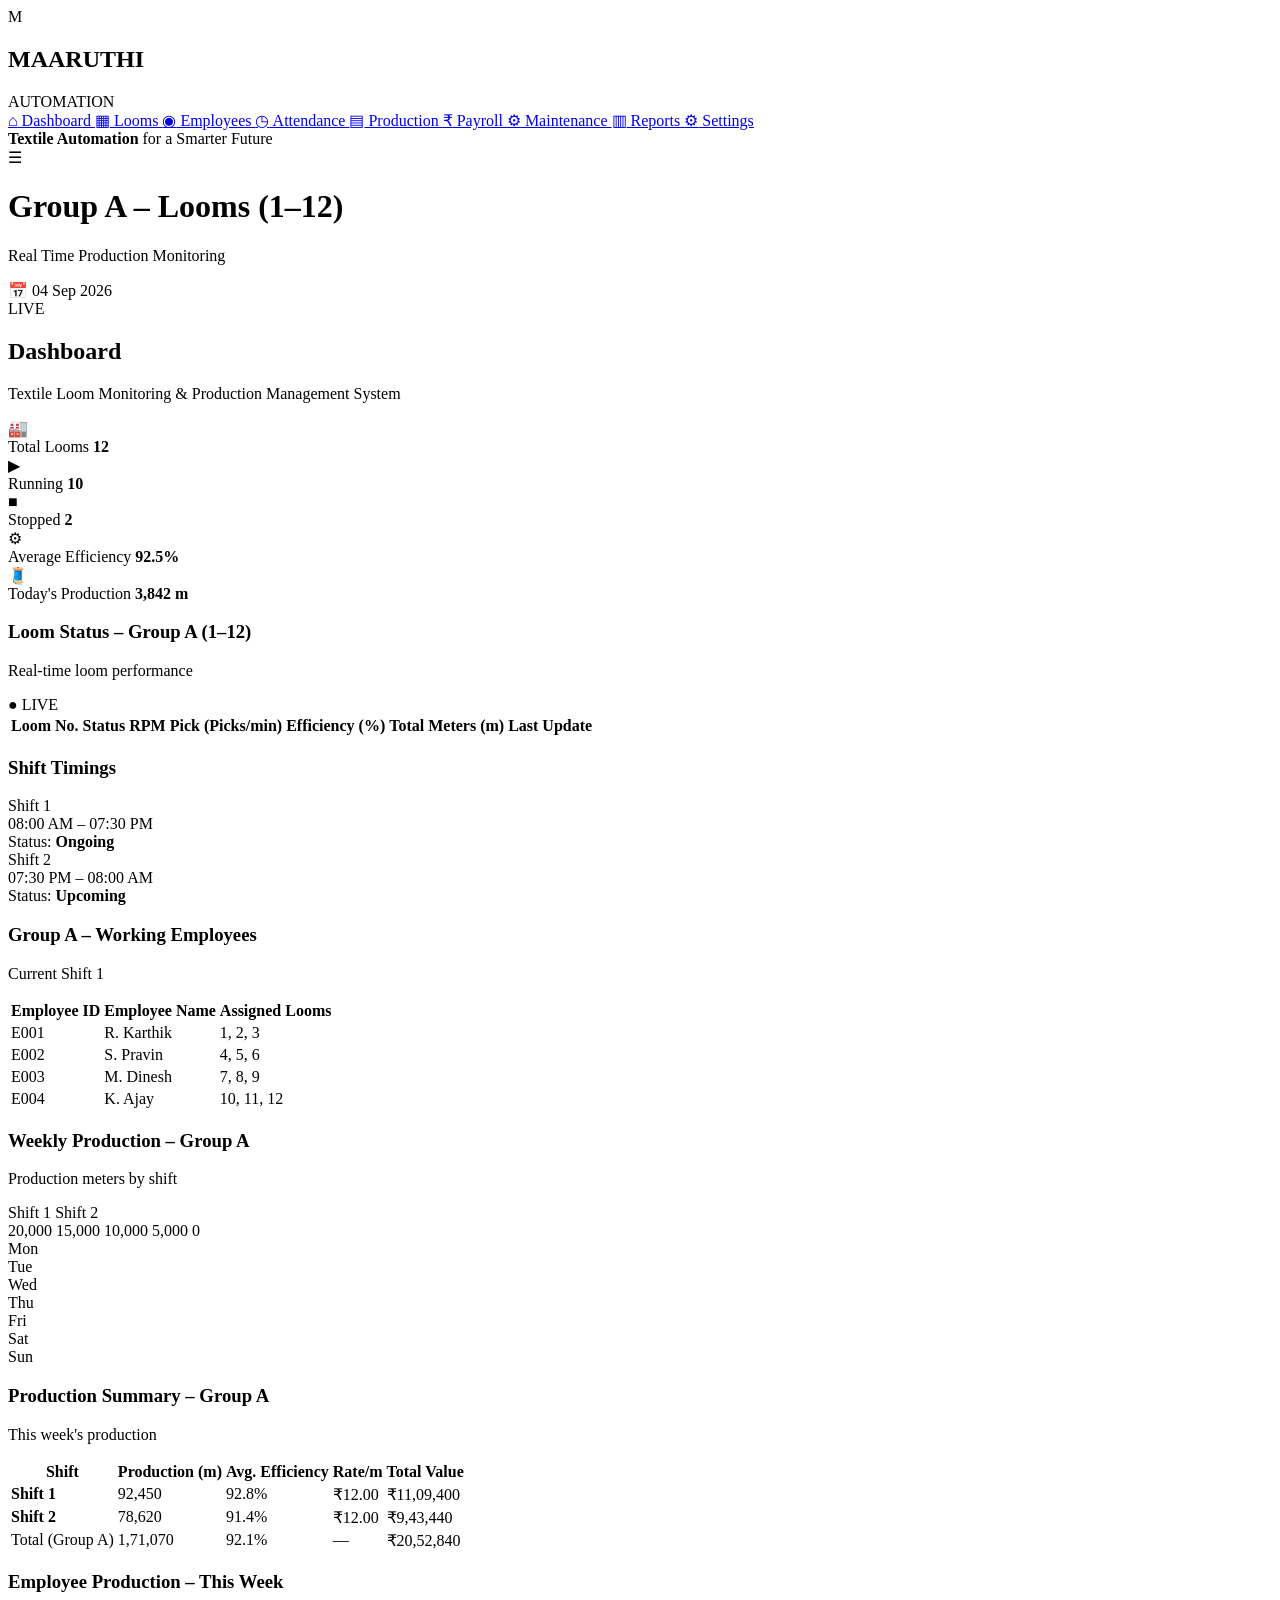
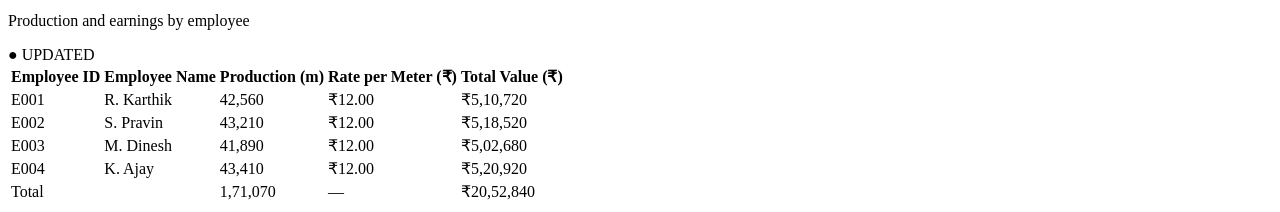
==== index.html @ 5ab5cc08 "Add files via upload" ====
<!DOCTYPE html>
<html lang="en">

<head>

    <meta charset="UTF-8">

    <meta name="viewport" content="width=device-width, initial-scale=1.0">

    <title>Maaruthi Automation</title>

    <link rel="stylesheet" href="css/style.css">

</head>


<body>


    <!-- =====================================================
         SIDEBAR
         ===================================================== -->

    <aside class="sidebar">

        <div class="brand">

            <div class="brand-icon">
                M
            </div>

            <div>

                <h2>MAARUTHI</h2>

                <span>AUTOMATION</span>

            </div>

        </div>


        <nav class="navigation">


            <!-- Dashboard -->

            <a href="index.html" class="nav-link active">

                <span class="nav-icon">⌂</span>

                Dashboard

            </a>


            <!-- Looms -->

            <a href="looms.html" class="nav-link">

                <span class="nav-icon">▦</span>

                Looms

            </a>


            <!-- Employees -->

            <a href="employees.html" class="nav-link">

                <span class="nav-icon">◉</span>

                Employees

            </a>


            <!-- Attendance -->

            <a href="attendance.html" class="nav-link">

                <span class="nav-icon">◷</span>

                Attendance

            </a>


            <!-- Production -->

            <a href="production.html" class="nav-link">

                <span class="nav-icon">▤</span>

                Production

            </a>


            <!-- Payroll -->

            <a href="payroll.html" class="nav-link">

                <span class="nav-icon">₹</span>

                Payroll

            </a>


            <!-- Maintenance -->

            <a href="maintenance.html" class="nav-link">

                <span class="nav-icon">⚙</span>

                Maintenance

            </a>


            <!-- Reports -->

            <a href="reports.html" class="nav-link">

                <span class="nav-icon">▥</span>

                Reports

            </a>


            <!-- Settings -->

            <a href="settings.html" class="nav-link">

                <span class="nav-icon">⚙</span>

                Settings

            </a>


        </nav>


        <div class="sidebar-footer">

            <strong>
                Textile Automation
            </strong>

            <span>
                for a Smarter Future
            </span>

        </div>

    </aside>



    <!-- =====================================================
         MAIN CONTENT
         ===================================================== -->

    <main class="main-content">


        <!-- =================================================
             TOP HEADER
             ================================================= -->

        <header class="top-header">


            <div class="page-title">

                <div class="menu-icon">
                    ☰
                </div>


                <div>

                    <h1>
                        Group A – Looms (1–12)
                    </h1>

                    <p>
                        Real Time Production Monitoring
                    </p>

                </div>

            </div>



            <div class="header-right">


                <div class="date">

                    📅

                    <span>
                        04 Sep 2026
                    </span>

                </div>


                <div class="live-status">

                    <span class="live-dot"></span>

                    LIVE

                </div>


            </div>

        </header>



        <!-- =================================================
             DASHBOARD CONTENT
             ================================================= -->

        <section class="dashboard-content">


            <!-- =================================================
                 DASHBOARD HEADING
                 ================================================= -->

            <div class="dashboard-heading">

                <h2>
                    Dashboard
                </h2>

                <p>
                    Textile Loom Monitoring & Production Management System
                </p>

            </div>



            <!-- =================================================
                 KPI CARDS
                 ================================================= -->

            <div class="kpi-grid">


                <!-- Total Looms -->

                <div class="kpi-card">

                    <div class="kpi-icon orange">
                        🏭
                    </div>


                    <div class="kpi-info">

                        <span class="kpi-label">
                            Total Looms
                        </span>

                        <strong>
                            12
                        </strong>

                    </div>

                </div>



                <!-- Running -->

                <div class="kpi-card">

                    <div class="kpi-icon green">
                        ▶
                    </div>


                    <div class="kpi-info">

                        <span class="kpi-label">
                            Running
                        </span>

                        <strong>
                            10
                        </strong>

                    </div>

                </div>



                <!-- Stopped -->

                <div class="kpi-card">

                    <div class="kpi-icon red">
                        ■
                    </div>


                    <div class="kpi-info">

                        <span class="kpi-label">
                            Stopped
                        </span>

                        <strong>
                            2
                        </strong>

                    </div>

                </div>



                <!-- Average Efficiency -->

                <div class="kpi-card">

                    <div class="kpi-icon purple">
                        ⚙
                    </div>


                    <div class="kpi-info">

                        <span class="kpi-label">
                            Average Efficiency
                        </span>

                        <strong>
                            92.5%
                        </strong>

                    </div>

                </div>



                <!-- Today's Production -->

                <div class="kpi-card">

                    <div class="kpi-icon production">
                        🧵
                    </div>


                    <div class="kpi-info">

                        <span class="kpi-label">
                            Today's Production
                        </span>

                        <strong>
                            3,842 m
                        </strong>

                    </div>

                </div>


            </div>



            <!-- =================================================
                 MAIN DASHBOARD GRID
                 ================================================= -->

            <div class="dashboard-main-grid">


                <!-- =================================================
                     LOOM STATUS
                     ================================================= -->

                <div class="dashboard-panel loom-panel">


                    <div class="panel-header">


                        <div>

                            <h3>
                                Loom Status – Group A (1–12)
                            </h3>

                            <p>
                                Real-time loom performance
                            </p>

                        </div>


                        <span class="panel-live">
                            ● LIVE
                        </span>


                    </div>



                    <div class="table-container">


                        <table class="loom-table">


                            <thead>

                                <tr>

                                    <th>
                                        Loom No.
                                    </th>

                                    <th>
                                        Status
                                    </th>

                                    <th>
                                        RPM
                                    </th>

                                    <th>
                                        Pick (Picks/min)
                                    </th>

                                    <th>
                                        Efficiency (%)
                                    </th>

                                    <th>
                                        Total Meters (m)
                                    </th>

                                    <th>
                                        Last Update
                                    </th>

                                </tr>

                            </thead>


                            <tbody>

                                <!--
                                    JavaScript creates
                                    live loom rows here.
                                -->

                            </tbody>


                        </table>


                    </div>


                </div>



                <!-- =================================================
                     RIGHT DASHBOARD COLUMN
                     ================================================= -->

                <div class="right-dashboard-column">


                    <!-- =================================================
                         SHIFT TIMINGS
                         ================================================= -->

                    <div class="dashboard-panel shift-panel">


                        <div class="panel-header">

                            <h3>
                                Shift Timings
                            </h3>

                        </div>


                        <div class="shift-content">


                            <!-- Shift 1 -->

                            <div class="shift-card shift-one">


                                <div class="shift-title">
                                    Shift 1
                                </div>


                                <div class="shift-time">
                                    08:00 AM – 07:30 PM
                                </div>


                                <div class="shift-status">

                                    <span class="shift-dot green-dot"></span>

                                    Status:

                                    <strong>
                                        Ongoing
                                    </strong>

                                </div>


                            </div>



                            <!-- Shift 2 -->

                            <div class="shift-card shift-two">


                                <div class="shift-title">
                                    Shift 2
                                </div>


                                <div class="shift-time">
                                    07:30 PM – 08:00 AM
                                </div>


                                <div class="shift-status">

                                    <span class="shift-dot grey-dot"></span>

                                    Status:

                                    <strong>
                                        Upcoming
                                    </strong>

                                </div>


                            </div>


                        </div>


                    </div>



                    <!-- =================================================
                         WORKING EMPLOYEES
                         ================================================= -->

                    <div class="dashboard-panel employees-panel">


                        <div class="panel-header">


                            <div>

                                <h3>
                                    Group A – Working Employees
                                </h3>

                                <p>
                                    Current Shift 1
                                </p>

                            </div>


                        </div>



                        <div class="employee-table-container">


                            <table class="employee-table">


                                <thead>

                                    <tr>

                                        <th>
                                            Employee ID
                                        </th>

                                        <th>
                                            Employee Name
                                        </th>

                                        <th>
                                            Assigned Looms
                                        </th>

                                    </tr>

                                </thead>


                                <tbody>


                                    <tr>

                                        <td>
                                            E001
                                        </td>

                                        <td>
                                            R. Karthik
                                        </td>

                                        <td>
                                            1, 2, 3
                                        </td>

                                    </tr>


                                    <tr>

                                        <td>
                                            E002
                                        </td>

                                        <td>
                                            S. Pravin
                                        </td>

                                        <td>
                                            4, 5, 6
                                        </td>

                                    </tr>


                                    <tr>

                                        <td>
                                            E003
                                        </td>

                                        <td>
                                            M. Dinesh
                                        </td>

                                        <td>
                                            7, 8, 9
                                        </td>

                                    </tr>


                                    <tr>

                                        <td>
                                            E004
                                        </td>

                                        <td>
                                            K. Ajay
                                        </td>

                                        <td>
                                            10, 11, 12
                                        </td>

                                    </tr>


                                </tbody>


                            </table>


                        </div>


                    </div>


                </div>


            </div>



            <!-- =================================================
                 WEEKLY PRODUCTION
                 ================================================= -->

            <div class="bottom-grid">


                <!-- Weekly Production -->

                <div class="dashboard-panel weekly-panel">


                    <div class="panel-header">


                        <div>

                            <h3>
                                Weekly Production – Group A
                            </h3>

                            <p>
                                Production meters by shift
                            </p>

                        </div>


                        <div class="chart-legend">


                            <span>

                                <i class="legend-box shift1"></i>

                                Shift 1

                            </span>


                            <span>

                                <i class="legend-box shift2"></i>

                                Shift 2

                            </span>


                        </div>


                    </div>



                    <div class="chart-area">


                        <div class="y-axis">


                            <span>
                                20,000
                            </span>


                            <span>
                                15,000
                            </span>


                            <span>
                                10,000
                            </span>


                            <span>
                                5,000
                            </span>


                            <span>
                                0
                            </span>


                        </div>



                        <div class="bar-chart">


                            <div class="grid-lines">

                                <span></span>
                                <span></span>
                                <span></span>
                                <span></span>
                                <span></span>

                            </div>



                            <!-- Monday -->

                            <div class="bar-group">

                                <div class="bars">

                                    <div
                                        class="bar shift1"
                                        style="height:58%;">
                                    </div>

                                    <div
                                        class="bar shift2"
                                        style="height:49%;">
                                    </div>

                                </div>

                                <span>
                                    Mon
                                </span>

                            </div>



                            <!-- Tuesday -->

                            <div class="bar-group">

                                <div class="bars">

                                    <div
                                        class="bar shift1"
                                        style="height:70%;">
                                    </div>

                                    <div
                                        class="bar shift2"
                                        style="height:56%;">
                                    </div>

                                </div>

                                <span>
                                    Tue
                                </span>

                            </div>



                            <!-- Wednesday -->

                            <div class="bar-group">

                                <div class="bars">

                                    <div
                                        class="bar shift1"
                                        style="height:75%;">
                                    </div>

                                    <div
                                        class="bar shift2"
                                        style="height:61%;">
                                    </div>

                                </div>

                                <span>
                                    Wed
                                </span>

                            </div>



                            <!-- Thursday -->

                            <div class="bar-group">

                                <div class="bars">

                                    <div
                                        class="bar shift1"
                                        style="height:65%;">
                                    </div>

                                    <div
                                        class="bar shift2"
                                        style="height:56%;">
                                    </div>

                                </div>

                                <span>
                                    Thu
                                </span>

                            </div>



                            <!-- Friday -->

                            <div class="bar-group">

                                <div class="bars">

                                    <div
                                        class="bar shift1"
                                        style="height:80%;">
                                    </div>

                                    <div
                                        class="bar shift2"
                                        style="height:65%;">
                                    </div>

                                </div>

                                <span>
                                    Fri
                                </span>

                            </div>



                            <!-- Saturday -->

                            <div class="bar-group">

                                <div class="bars">

                                    <div
                                        class="bar shift1"
                                        style="height:70%;">
                                    </div>

                                    <div
                                        class="bar shift2"
                                        style="height:59%;">
                                    </div>

                                </div>

                                <span>
                                    Sat
                                </span>

                            </div>



                            <!-- Sunday -->

                            <div class="bar-group">

                                <div class="bars">

                                    <div
                                        class="bar shift1"
                                        style="height:63%;">
                                    </div>

                                    <div
                                        class="bar shift2"
                                        style="height:54%;">
                                    </div>

                                </div>

                                <span>
                                    Sun
                                </span>

                            </div>


                        </div>


                    </div>


                </div>



                <!-- =================================================
                     PRODUCTION SUMMARY
                     ================================================= -->

                <div class="dashboard-panel summary-panel">


                    <div class="panel-header">


                        <div>

                            <h3>
                                Production Summary – Group A
                            </h3>

                            <p>
                                This week's production
                            </p>

                        </div>


                    </div>



                    <div class="summary-table-container">


                        <table class="summary-table">


                            <thead>

                                <tr>

                                    <th>
                                        Shift
                                    </th>

                                    <th>
                                        Production (m)
                                    </th>

                                    <th>
                                        Avg. Efficiency
                                    </th>

                                    <th>
                                        Rate/m
                                    </th>

                                    <th>
                                        Total Value
                                    </th>

                                </tr>

                            </thead>


                            <tbody>


                                <!-- Shift 1 -->

                                <tr>

                                    <td>

                                        <strong>
                                            Shift 1
                                        </strong>

                                    </td>

                                    <td>
                                        92,450
                                    </td>

                                    <td>
                                        92.8%
                                    </td>

                                    <td>
                                        ₹12.00
                                    </td>

                                    <td>
                                        ₹11,09,400
                                    </td>

                                </tr>



                                <!-- Shift 2 -->

                                <tr>

                                    <td>

                                        <strong>
                                            Shift 2
                                        </strong>

                                    </td>

                                    <td>
                                        78,620
                                    </td>

                                    <td>
                                        91.4%
                                    </td>

                                    <td>
                                        ₹12.00
                                    </td>

                                    <td>
                                        ₹9,43,440
                                    </td>

                                </tr>



                                <!-- Total -->

                                <tr class="total-row">

                                    <td>
                                        Total (Group A)
                                    </td>

                                    <td>
                                        1,71,070
                                    </td>

                                    <td>
                                        92.1%
                                    </td>

                                    <td>
                                        —
                                    </td>

                                    <td>
                                        ₹20,52,840
                                    </td>

                                </tr>


                            </tbody>


                        </table>


                    </div>


                </div>


            </div>



            <!-- =================================================
                 EMPLOYEE PRODUCTION
                 ================================================= -->

            <div class="dashboard-panel employee-production-panel">


                <div class="panel-header">


                    <div>

                        <h3>
                            Employee Production – This Week
                        </h3>

                        <p>
                            Production and earnings by employee
                        </p>

                    </div>


                    <span class="panel-live">
                        ● UPDATED
                    </span>


                </div>



                <div class="employee-production-container">


                    <table class="employee-production-table">


                        <thead>

                            <tr>

                                <th>
                                    Employee ID
                                </th>

                                <th>
                                    Employee Name
                                </th>

                                <th>
                                    Production (m)
                                </th>

                                <th>
                                    Rate per Meter (₹)
                                </th>

                                <th>
                                    Total Value (₹)
                                </th>

                            </tr>

                        </thead>


                        <tbody>


                            <tr>

                                <td>
                                    E001
                                </td>

                                <td>
                                    R. Karthik
                                </td>

                                <td>
                                    42,560
                                </td>

                                <td>
                                    ₹12.00
                                </td>

                                <td>
                                    ₹5,10,720
                                </td>

                            </tr>


                            <tr>

                                <td>
                                    E002
                                </td>

                                <td>
                                    S. Pravin
                                </td>

                                <td>
                                    43,210
                                </td>

                                <td>
                                    ₹12.00
                                </td>

                                <td>
                                    ₹5,18,520
                                </td>

                            </tr>


                            <tr>

                                <td>
                                    E003
                                </td>

                                <td>
                                    M. Dinesh
                                </td>

                                <td>
                                    41,890
                                </td>

                                <td>
                                    ₹12.00
                                </td>

                                <td>
                                    ₹5,02,680
                                </td>

                            </tr>


                            <tr>

                                <td>
                                    E004
                                </td>

                                <td>
                                    K. Ajay
                                </td>

                                <td>
                                    43,410
                                </td>

                                <td>
                                    ₹12.00
                                </td>

                                <td>
                                    ₹5,20,920
                                </td>

                            </tr>


                            <tr class="employee-total-row">

                                <td colspan="2">
                                    Total
                                </td>

                                <td>
                                    1,71,070
                                </td>

                                <td>
                                    —
                                </td>

                                <td>
                                    ₹20,52,840
                                </td>

                            </tr>


                        </tbody>


                    </table>


                </div>


            </div>


        </section>


    </main>



    <!-- =====================================================
         JAVASCRIPT
         ===================================================== -->

    <script src="js/dashboard.js"></script>


</body>

</html>
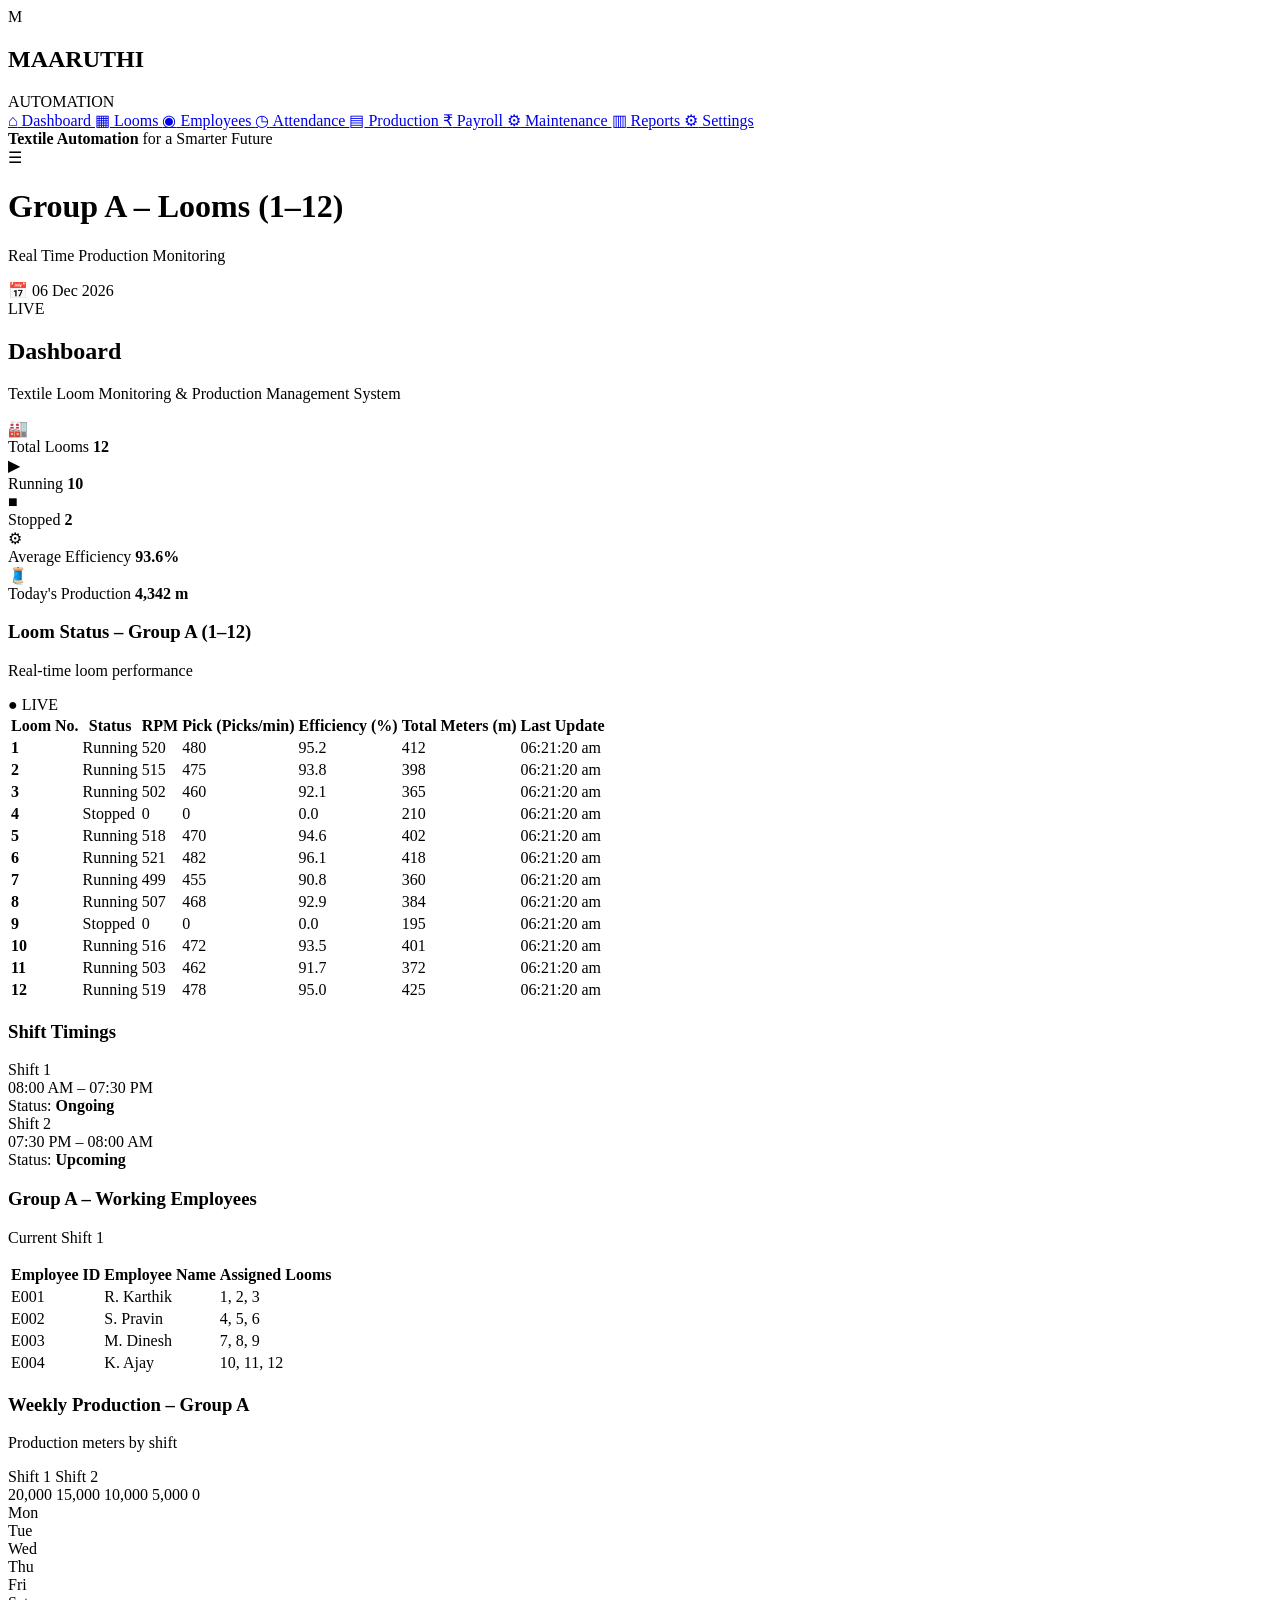
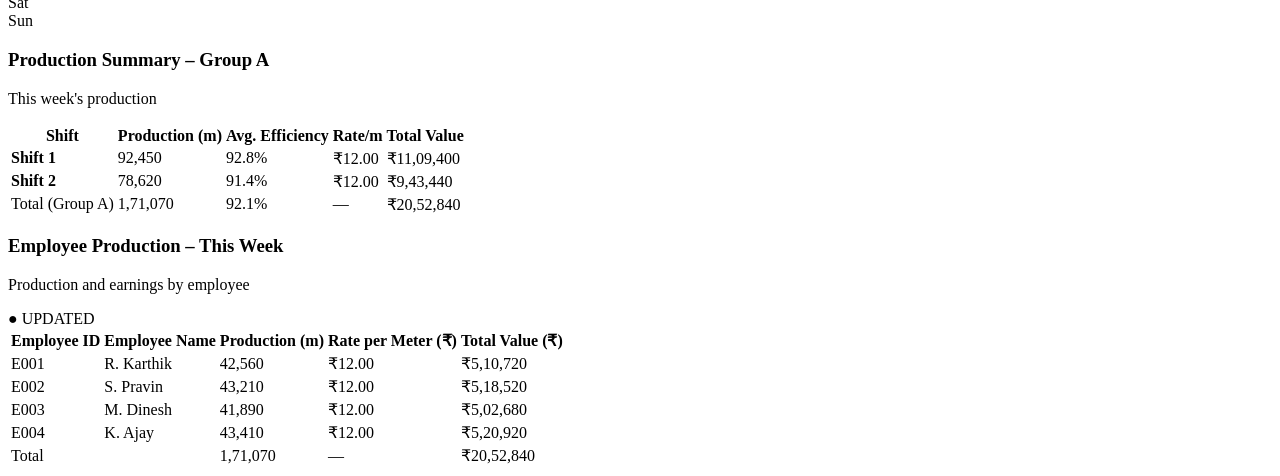
==== commit a9420457: "Update index.html" ====
--- a/index.html
+++ b/index.html
@@ -1412,9 +1412,9 @@
          JAVASCRIPT
          ===================================================== -->
 
-    <script src="js/dashboard.js"></script>
+    <script src="./dashboard.js"></script>
 
 
 </body>
 
-</html>+</html>
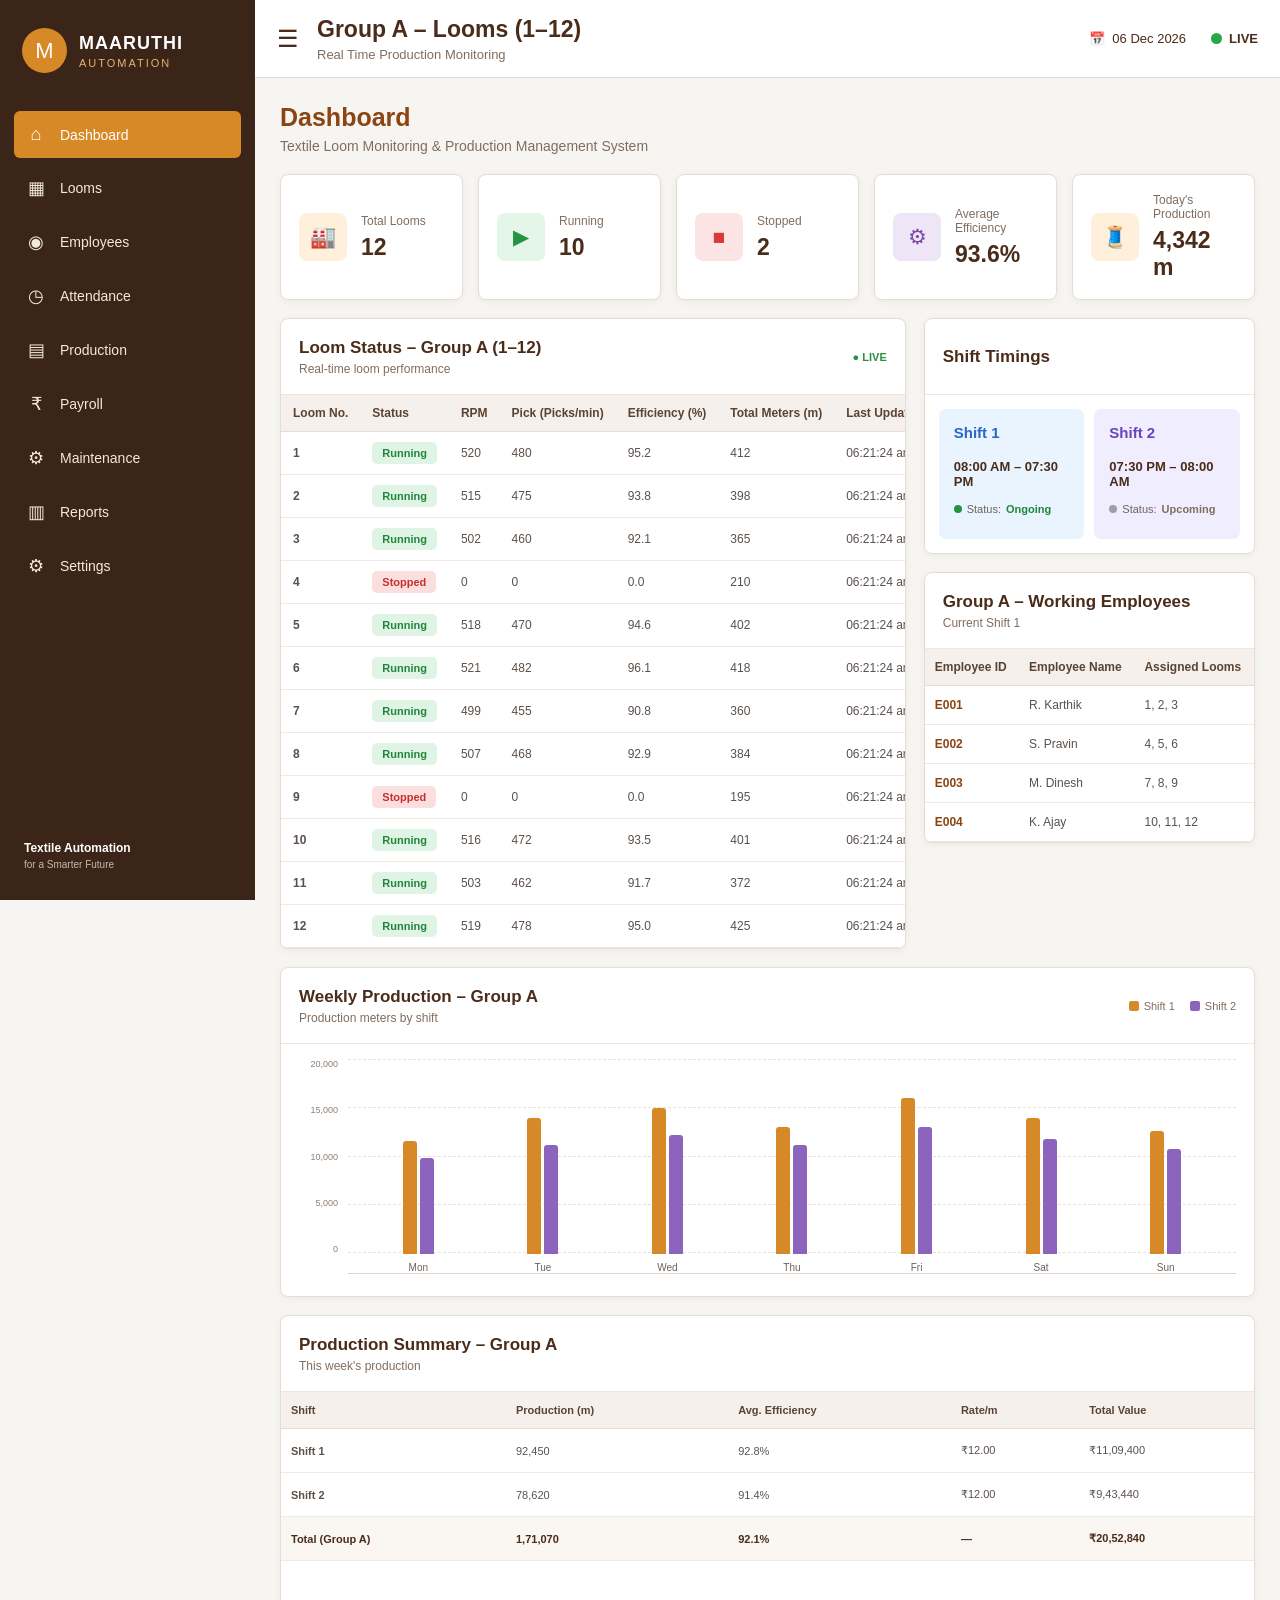
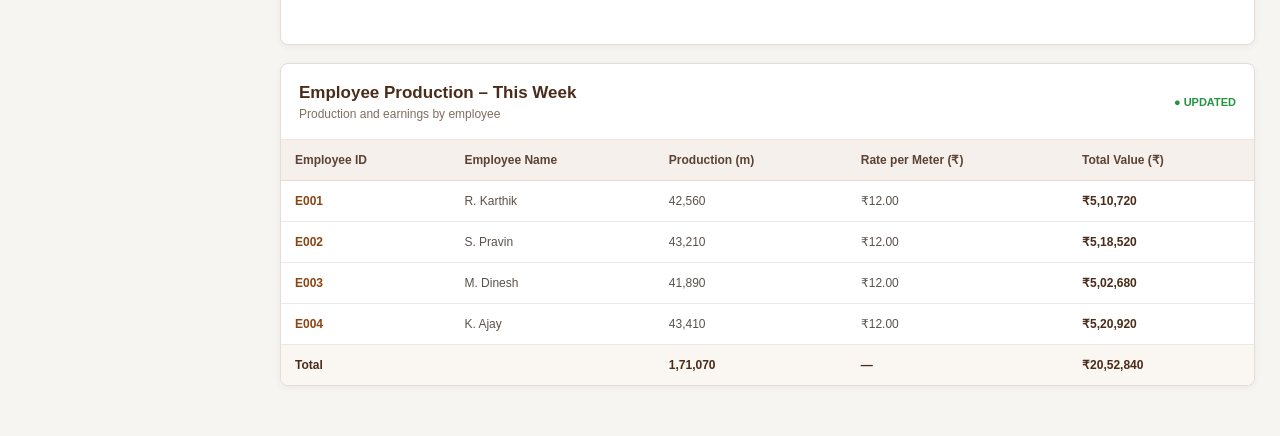
==== commit b2f3aff7: "Update index.html" ====
--- a/index.html
+++ b/index.html
@@ -9,7 +9,7 @@
 
     <title>Maaruthi Automation</title>
 
-    <link rel="stylesheet" href="css/style.css">
+<link rel="stylesheet" href="./style.css">
 
 </head>
 
--- a/style.css
+++ b/style.css
@@ -0,0 +1,1020 @@
+/* =========================================================
+   MAARUTHI AUTOMATION
+   TEXTILE LOOM MANAGEMENT DASHBOARD
+   ========================================================= */
+
+
+/* =========================================================
+   RESET
+   ========================================================= */
+
+* {
+    margin: 0;
+    padding: 0;
+    box-sizing: border-box;
+}
+
+
+body {
+    font-family: Arial, Helvetica, sans-serif;
+    background: #f7f5f2;
+    color: #4a2c1a;
+}
+
+
+/* =========================================================
+   SIDEBAR
+   ========================================================= */
+
+.sidebar {
+    position: fixed;
+    left: 0;
+    top: 0;
+    width: 255px;
+    height: 100vh;
+    background: #3b2418;
+    color: white;
+    padding: 20px 14px;
+    display: flex;
+    flex-direction: column;
+    z-index: 10;
+}
+
+
+/* =========================================================
+   BRAND
+   ========================================================= */
+
+.brand {
+    display: flex;
+    align-items: center;
+    gap: 12px;
+    padding: 8px;
+    margin-bottom: 30px;
+}
+
+
+.brand-icon {
+    width: 45px;
+    height: 45px;
+    border-radius: 50%;
+    background: #d88927;
+    display: flex;
+    align-items: center;
+    justify-content: center;
+    font-size: 22px;
+}
+
+
+.brand h2 {
+    font-size: 18px;
+    letter-spacing: 1px;
+}
+
+
+.brand span {
+    display: block;
+    margin-top: 3px;
+    font-size: 11px;
+    color: #e7b36b;
+    letter-spacing: 2px;
+}
+
+
+/* =========================================================
+   NAVIGATION
+   ========================================================= */
+
+.navigation {
+    display: flex;
+    flex-direction: column;
+    gap: 6px;
+}
+
+
+.nav-link {
+    display: flex;
+    align-items: center;
+    gap: 14px;
+    padding: 13px 12px;
+    border-radius: 6px;
+    color: #f4e8dd;
+    text-decoration: none;
+    font-size: 14px;
+    transition: 0.2s;
+}
+
+
+.nav-link span {
+    width: 20px;
+    text-align: center;
+    font-size: 18px;
+}
+
+
+.nav-link:hover {
+    background: #563522;
+}
+
+
+.nav-link.active {
+    background: #d88927;
+    color: white;
+}
+
+
+/* =========================================================
+   SIDEBAR FOOTER
+   ========================================================= */
+
+.sidebar-footer {
+    margin-top: auto;
+    padding: 10px;
+    display: flex;
+    flex-direction: column;
+    gap: 4px;
+}
+
+
+.sidebar-footer strong {
+    font-size: 12px;
+}
+
+
+.sidebar-footer span {
+    font-size: 10px;
+    color: #cdb8a8;
+}
+
+
+/* =========================================================
+   MAIN CONTENT
+   ========================================================= */
+
+.main-content {
+    margin-left: 255px;
+    min-height: 100vh;
+}
+
+
+/* =========================================================
+   TOP HEADER
+   ========================================================= */
+
+.top-header {
+    height: 78px;
+    background: white;
+    border-bottom: 1px solid #e3ddd7;
+    padding: 0 22px;
+    display: flex;
+    align-items: center;
+    justify-content: space-between;
+}
+
+
+.page-title {
+    display: flex;
+    align-items: center;
+    gap: 18px;
+}
+
+
+.menu-icon {
+    font-size: 24px;
+    color: #4a2c1a;
+}
+
+
+.page-title h1 {
+    font-size: 23px;
+    color: #4a2c1a;
+}
+
+
+.page-title p {
+    margin-top: 4px;
+    font-size: 13px;
+    color: #806d60;
+}
+
+
+/* =========================================================
+   HEADER RIGHT
+   ========================================================= */
+
+.header-right {
+    display: flex;
+    align-items: center;
+    gap: 25px;
+    font-size: 13px;
+}
+
+
+.date {
+    display: flex;
+    align-items: center;
+    gap: 7px;
+}
+
+
+.live-status {
+    display: flex;
+    align-items: center;
+    gap: 7px;
+    font-weight: bold;
+}
+
+
+.live-dot {
+    width: 11px;
+    height: 11px;
+    border-radius: 50%;
+    background: #27a745;
+}
+
+
+/* =========================================================
+   DASHBOARD CONTENT
+   ========================================================= */
+
+.dashboard-content {
+    padding: 25px;
+}
+
+
+.dashboard-heading {
+    margin-bottom: 20px;
+}
+
+
+.dashboard-heading h2 {
+    color: #8b4513;
+    font-size: 25px;
+}
+
+
+.dashboard-heading p {
+    margin-top: 6px;
+    color: #806d60;
+    font-size: 14px;
+}
+
+
+/* =========================================================
+   KPI GRID
+   ========================================================= */
+
+.kpi-grid {
+    display: grid;
+    grid-template-columns: repeat(5, 1fr);
+    gap: 15px;
+}
+
+
+.kpi-card {
+    background: white;
+    border: 1px solid #e4ddd6;
+    border-radius: 8px;
+    padding: 18px;
+    min-height: 95px;
+    display: flex;
+    align-items: center;
+    gap: 14px;
+    box-shadow: 0 2px 6px rgba(70, 45, 30, 0.06);
+    transition: transform 0.2s, box-shadow 0.2s;
+}
+
+
+.kpi-card:hover {
+    transform: translateY(-2px);
+    box-shadow: 0 5px 12px rgba(70, 45, 30, 0.10);
+}
+
+
+.kpi-icon {
+    width: 48px;
+    height: 48px;
+    border-radius: 8px;
+    display: flex;
+    align-items: center;
+    justify-content: center;
+    font-size: 21px;
+    flex-shrink: 0;
+}
+
+
+.kpi-icon.orange {
+    background: #fff0dc;
+    color: #d88927;
+}
+
+
+.kpi-icon.green {
+    background: #e3f6e8;
+    color: #249442;
+}
+
+
+.kpi-icon.red {
+    background: #fde4e4;
+    color: #d83a3a;
+}
+
+
+.kpi-icon.purple {
+    background: #eee5f7;
+    color: #7b4aa8;
+}
+
+
+.kpi-icon.production {
+    background: #fff0dc;
+    color: #c87517;
+}
+
+
+.kpi-info {
+    display: flex;
+    flex-direction: column;
+    gap: 6px;
+}
+
+
+.kpi-label {
+    color: #806d60;
+    font-size: 12px;
+}
+
+
+.kpi-info strong {
+    color: #4a2c1a;
+    font-size: 23px;
+}
+
+
+/* =========================================================
+   MAIN DASHBOARD GRID
+   ========================================================= */
+
+.dashboard-main-grid {
+    display: grid;
+    grid-template-columns: minmax(0, 2fr) minmax(330px, 0.9fr);
+    gap: 18px;
+    margin-top: 18px;
+    align-items: start;
+}
+
+
+.right-dashboard-column {
+    display: flex;
+    flex-direction: column;
+    gap: 18px;
+}
+
+
+/* =========================================================
+   GENERAL PANEL
+   ========================================================= */
+
+.dashboard-panel {
+    background: white;
+    border: 1px solid #e4ddd6;
+    border-radius: 8px;
+    box-shadow: 0 2px 6px rgba(70, 45, 30, 0.06);
+    overflow: hidden;
+}
+
+
+.panel-header {
+    min-height: 76px;
+    padding: 16px 18px;
+    border-bottom: 1px solid #eee7e1;
+    display: flex;
+    align-items: center;
+    justify-content: space-between;
+}
+
+
+.panel-header h3 {
+    font-size: 17px;
+    color: #4a2c1a;
+}
+
+
+.panel-header p {
+    margin-top: 4px;
+    font-size: 12px;
+    color: #806d60;
+}
+
+
+.panel-live {
+    font-size: 11px;
+    font-weight: bold;
+    color: #249442;
+}
+
+
+/* =========================================================
+   LOOM TABLE
+   ========================================================= */
+
+.table-container {
+    width: 100%;
+    overflow-x: auto;
+}
+
+
+.loom-table {
+    width: 100%;
+    border-collapse: collapse;
+    font-size: 12px;
+}
+
+
+.loom-table th {
+    background: #f5f0eb;
+    color: #5b4333;
+    font-weight: bold;
+    text-align: left;
+    padding: 11px 12px;
+    border-bottom: 1px solid #e4ddd6;
+    white-space: nowrap;
+}
+
+
+.loom-table td {
+    padding: 10px 12px;
+    border-bottom: 1px solid #eee9e4;
+    color: #5b514b;
+    white-space: nowrap;
+}
+
+
+.loom-table tbody tr:hover {
+    background: #fff9f2;
+}
+
+
+/* =========================================================
+   STATUS BADGES
+   ========================================================= */
+
+.status {
+    display: inline-block;
+    padding: 5px 10px;
+    border-radius: 5px;
+    font-size: 11px;
+    font-weight: bold;
+}
+
+
+.status.running {
+    background: #dff4e4;
+    color: #21863b;
+}
+
+
+.status.stopped {
+    background: #fbdede;
+    color: #c72f2f;
+}
+
+
+/* =========================================================
+   SHIFT
+   ========================================================= */
+
+.shift-content {
+    padding: 14px;
+    display: grid;
+    grid-template-columns: 1fr 1fr;
+    gap: 10px;
+}
+
+
+.shift-card {
+    padding: 15px;
+    border-radius: 7px;
+    min-height: 130px;
+}
+
+
+.shift-one {
+    background: #e9f4ff;
+}
+
+
+.shift-two {
+    background: #f0edff;
+}
+
+
+.shift-title {
+    font-size: 15px;
+    font-weight: bold;
+    margin-bottom: 18px;
+}
+
+
+.shift-one .shift-title {
+    color: #2866c7;
+}
+
+
+.shift-two .shift-title {
+    color: #6743bd;
+}
+
+
+.shift-time {
+    font-size: 13px;
+    font-weight: bold;
+    color: #4a2c1a;
+    margin-bottom: 14px;
+}
+
+
+.shift-status {
+    font-size: 11px;
+    color: #6d625b;
+    display: flex;
+    align-items: center;
+    gap: 5px;
+}
+
+
+.shift-status strong {
+    color: #21863b;
+}
+
+
+.shift-two .shift-status strong {
+    color: #806d60;
+}
+
+
+.shift-dot {
+    width: 8px;
+    height: 8px;
+    border-radius: 50%;
+    display: inline-block;
+}
+
+
+.green-dot {
+    background: #249442;
+}
+
+
+.grey-dot {
+    background: #9aa0a6;
+}
+
+
+/* =========================================================
+   EMPLOYEE TABLE
+   ========================================================= */
+
+.employee-table-container {
+    width: 100%;
+    overflow-x: auto;
+}
+
+
+.employee-table {
+    width: 100%;
+    border-collapse: collapse;
+    font-size: 12px;
+}
+
+
+.employee-table th {
+    background: #f5f0eb;
+    color: #5b4333;
+    text-align: left;
+    padding: 11px 10px;
+    border-bottom: 1px solid #e4ddd6;
+    white-space: nowrap;
+}
+
+
+.employee-table td {
+    padding: 12px 10px;
+    color: #5b514b;
+    border-bottom: 1px solid #eee9e4;
+    white-space: nowrap;
+}
+
+
+.employee-table tbody tr:hover {
+    background: #fff9f2;
+}
+
+
+.employee-table td:first-child {
+    font-weight: bold;
+    color: #8b4513;
+}
+
+
+/* =========================================================
+   BOTTOM GRID
+   ========================================================= */
+
+.bottom-grid {
+    display: grid;
+    grid-template-columns: minmax(0, 1.35fr) minmax(420px, 1fr);
+    gap: 18px;
+    margin-top: 18px;
+}
+
+
+/* =========================================================
+   WEEKLY CHART
+   ========================================================= */
+
+.weekly-panel {
+    min-height: 330px;
+}
+
+
+.chart-legend {
+    display: flex;
+    gap: 15px;
+    font-size: 11px;
+    color: #806d60;
+}
+
+
+.chart-legend span {
+    display: flex;
+    align-items: center;
+    gap: 5px;
+}
+
+
+.legend-box {
+    display: inline-block;
+    width: 10px;
+    height: 10px;
+    border-radius: 2px;
+}
+
+
+.legend-box.shift1 {
+    background: #d88927;
+}
+
+
+.legend-box.shift2 {
+    background: #8c63bd;
+}
+
+
+/* =========================================================
+   CHART AREA
+   ========================================================= */
+
+.chart-area {
+    height: 245px;
+    display: flex;
+    padding: 15px 18px 12px 12px;
+}
+
+
+.y-axis {
+    width: 55px;
+    height: 195px;
+    display: flex;
+    flex-direction: column;
+    justify-content: space-between;
+    align-items: flex-end;
+    padding-right: 10px;
+    font-size: 9px;
+    color: #8b7d72;
+}
+
+
+.bar-chart {
+    position: relative;
+    flex: 1;
+    height: 215px;
+    display: flex;
+    justify-content: space-around;
+    align-items: flex-end;
+    border-bottom: 1px solid #dcd4cd;
+    padding: 0 8px;
+}
+
+
+.grid-lines {
+    position: absolute;
+    left: 0;
+    right: 0;
+    top: 0;
+    bottom: 20px;
+    display: flex;
+    flex-direction: column;
+    justify-content: space-between;
+    pointer-events: none;
+}
+
+
+.grid-lines span {
+    width: 100%;
+    border-top: 1px dashed #e6e0da;
+}
+
+
+.bar-group {
+    height: 100%;
+    width: 12%;
+    display: flex;
+    flex-direction: column;
+    justify-content: flex-end;
+    align-items: center;
+    position: relative;
+    z-index: 2;
+}
+
+
+.bars {
+    height: 195px;
+    display: flex;
+    align-items: flex-end;
+    justify-content: center;
+    gap: 3px;
+}
+
+
+.bar {
+    width: 14px;
+    min-height: 3px;
+    border-radius: 3px 3px 0 0;
+    transition: 0.2s;
+    position: relative;
+}
+
+
+.bar:hover {
+    opacity: 0.75;
+    transform: translateY(-2px);
+}
+
+
+.bar.shift1 {
+    background: #d88927;
+}
+
+
+.bar.shift2 {
+    background: #8c63bd;
+}
+
+
+.bar-group > span {
+    margin-top: 8px;
+    font-size: 10px;
+    color: #6d625b;
+}
+
+
+/* =========================================================
+   PRODUCTION SUMMARY
+   ========================================================= */
+
+.summary-panel {
+    min-height: 330px;
+}
+
+
+.summary-table-container {
+    overflow-x: auto;
+}
+
+
+.summary-table {
+    width: 100%;
+    border-collapse: collapse;
+    font-size: 11px;
+}
+
+
+.summary-table th {
+    background: #f5f0eb;
+    color: #5b4333;
+    text-align: left;
+    padding: 12px 10px;
+    border-bottom: 1px solid #e4ddd6;
+    white-space: nowrap;
+}
+
+
+.summary-table td {
+    padding: 15px 10px;
+    border-bottom: 1px solid #eee9e4;
+    color: #5b514b;
+    white-space: nowrap;
+}
+
+
+.summary-table tbody tr:hover {
+    background: #fff9f2;
+}
+
+
+.summary-table .total-row {
+    background: #faf6f1;
+}
+
+
+.summary-table .total-row td {
+    font-weight: bold;
+    color: #4a2c1a;
+}
+
+
+/* =========================================================
+   EMPLOYEE PRODUCTION
+   ========================================================= */
+
+.employee-production-panel {
+    margin-top: 18px;
+    margin-bottom: 25px;
+}
+
+
+.employee-production-container {
+    width: 100%;
+    overflow-x: auto;
+}
+
+
+.employee-production-table {
+    width: 100%;
+    border-collapse: collapse;
+    font-size: 12px;
+}
+
+
+.employee-production-table th {
+    background: #f5f0eb;
+    color: #5b4333;
+    text-align: left;
+    padding: 13px 14px;
+    border-bottom: 1px solid #e4ddd6;
+    white-space: nowrap;
+}
+
+
+.employee-production-table td {
+    padding: 13px 14px;
+    color: #5b514b;
+    border-bottom: 1px solid #eee9e4;
+    white-space: nowrap;
+}
+
+
+.employee-production-table tbody tr:hover {
+    background: #fff9f2;
+}
+
+
+.employee-production-table td:first-child {
+    font-weight: bold;
+    color: #8b4513;
+}
+
+
+.employee-production-table td:last-child {
+    font-weight: bold;
+    color: #4a2c1a;
+}
+
+
+.employee-total-row {
+    background: #faf6f1;
+}
+
+
+.employee-total-row td {
+    font-weight: bold;
+    color: #4a2c1a !important;
+    border-bottom: none;
+}
+
+
+/* =========================================================
+   RESPONSIVE
+   ========================================================= */
+
+@media (max-width: 1350px) {
+
+    .dashboard-main-grid {
+        grid-template-columns: minmax(0, 1.7fr) minmax(300px, 0.9fr);
+    }
+
+    .bottom-grid {
+        grid-template-columns: 1fr;
+    }
+
+}
+
+
+@media (max-width: 1100px) {
+
+    .kpi-grid {
+        grid-template-columns: repeat(3, 1fr);
+    }
+
+    .dashboard-main-grid {
+        grid-template-columns: 1fr;
+    }
+
+    .right-dashboard-column {
+        display: grid;
+        grid-template-columns: 1fr 1fr;
+    }
+
+}
+
+
+@media (max-width: 800px) {
+
+    .sidebar {
+        width: 70px;
+    }
+
+    .brand h2,
+    .brand span {
+        display: none;
+    }
+
+    .nav-link {
+        justify-content: center;
+    }
+
+    .nav-link:not(.active) {
+        font-size: 0;
+    }
+
+    .nav-link:not(.active) span {
+        font-size: 18px;
+    }
+
+    .main-content {
+        margin-left: 70px;
+    }
+
+    .header-right {
+        display: none;
+    }
+
+    .kpi-grid {
+        grid-template-columns: repeat(2, 1fr);
+    }
+
+    .right-dashboard-column {
+        display: flex;
+        flex-direction: column;
+    }
+
+    .shift-content {
+        grid-template-columns: 1fr 1fr;
+    }
+
+}
+
+
+@media (max-width: 550px) {
+
+    .dashboard-content {
+        padding: 15px;
+    }
+
+    .kpi-grid {
+        grid-template-columns: 1fr;
+    }
+
+    .page-title h1 {
+        font-size: 17px;
+    }
+
+    .page-title p {
+        font-size: 11px;
+    }
+
+    .shift-content {
+        grid-template-columns: 1fr;
+    }
+
+    .chart-legend {
+        display: none;
+    }
+
+    .bottom-grid {
+        grid-template-columns: 1fr;
+    }
+
+}
